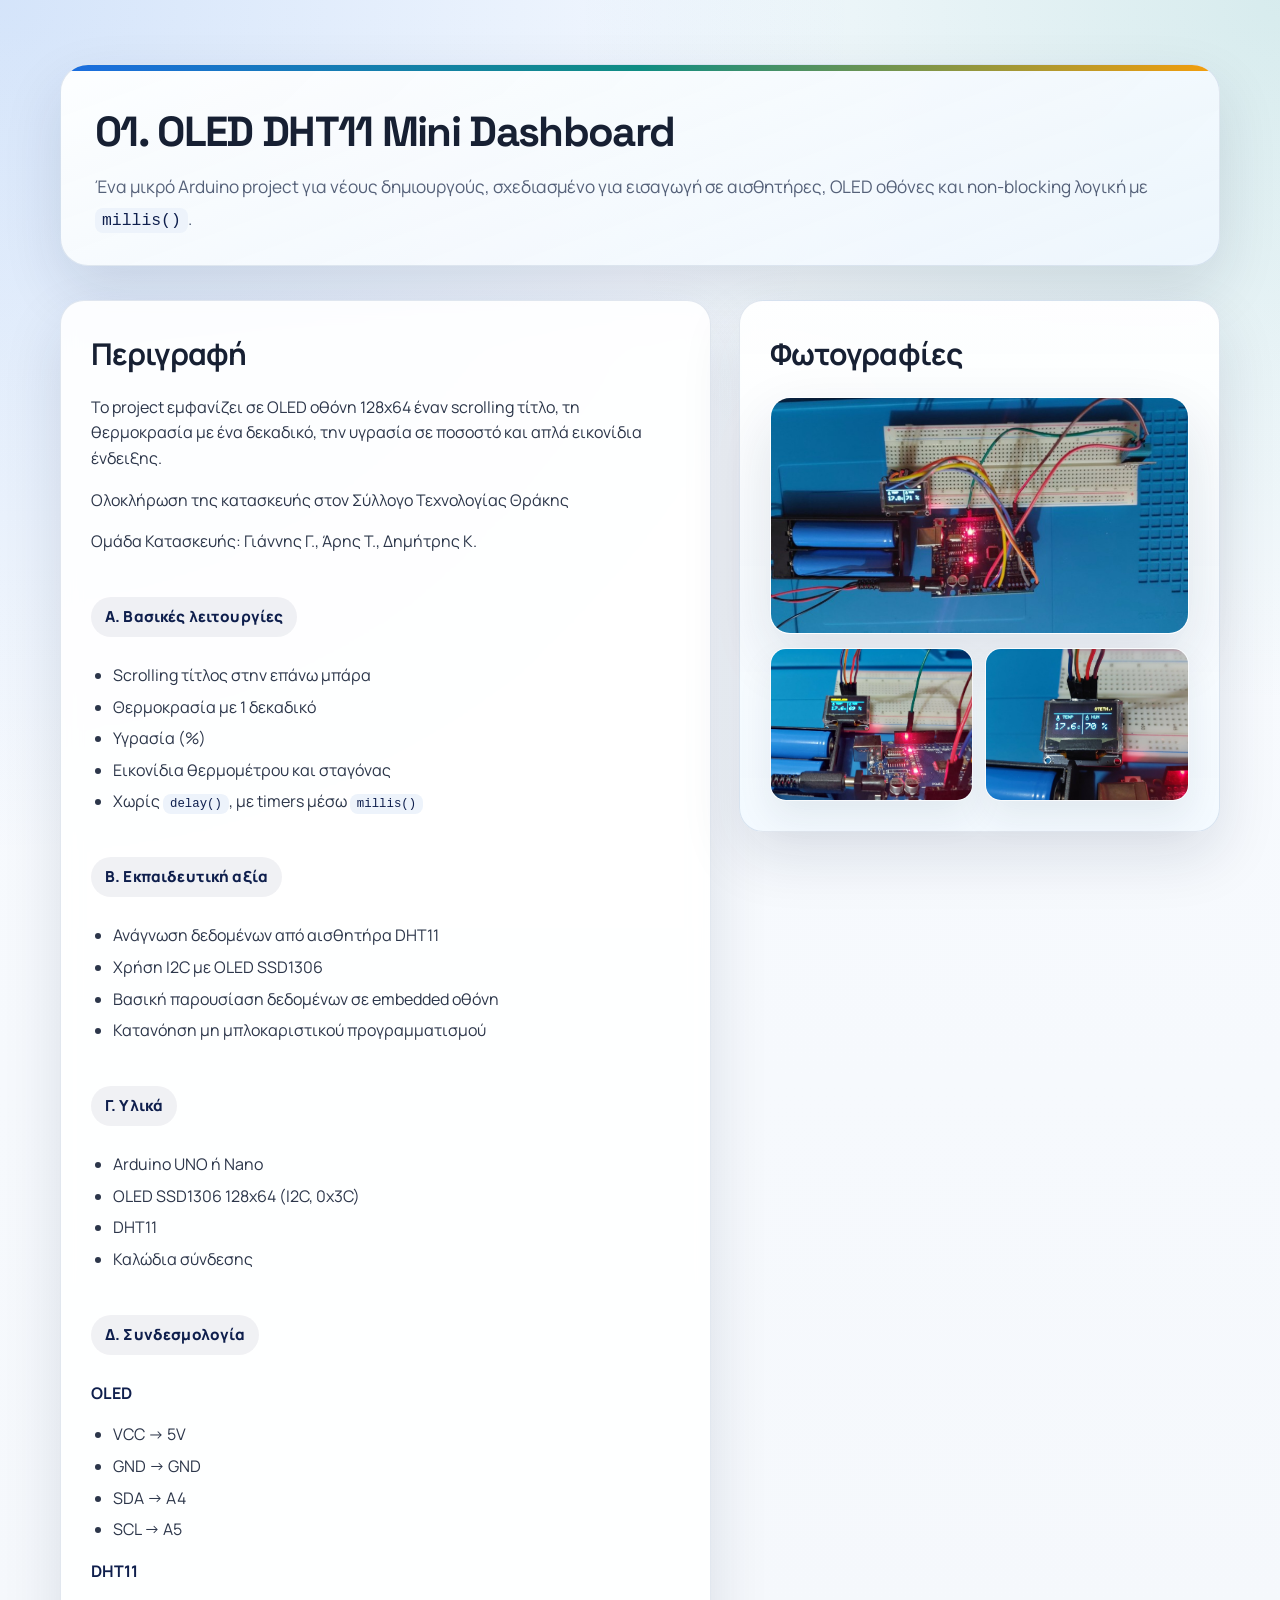
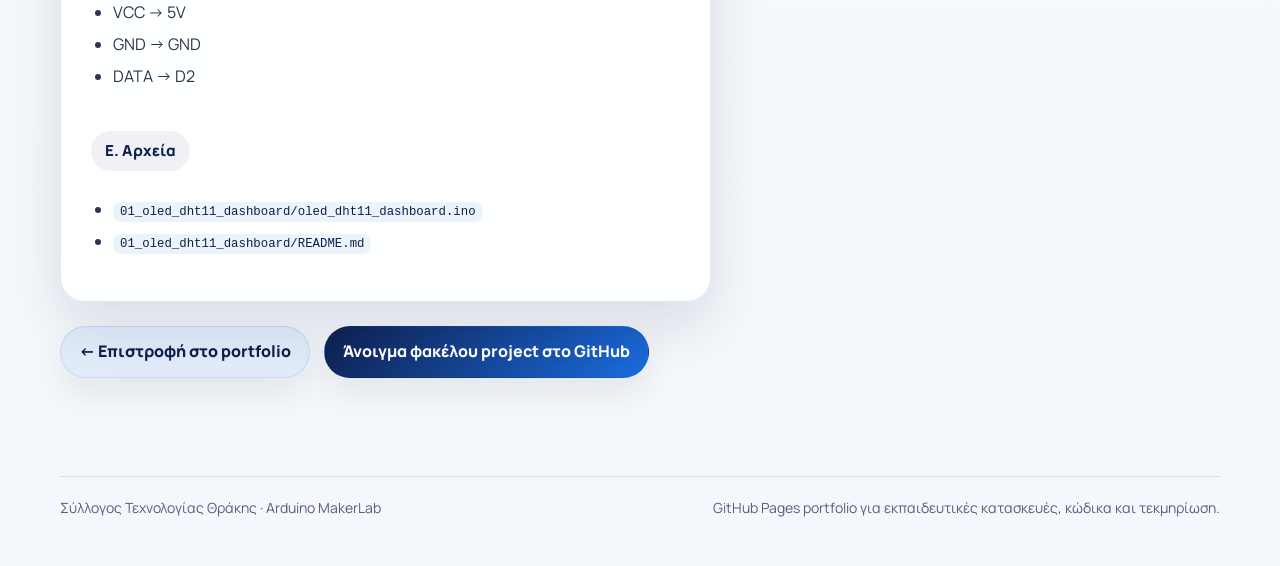
==== docs/projects/oled-dht11.html @ 2b7dea50 "Add docs portfolio and expand project media" ====
<!DOCTYPE html>
<html lang="el">
<head>
  <meta charset="UTF-8" />
  <meta name="viewport" content="width=device-width, initial-scale=1.0" />
  <title>OLED DHT11 Mini Dashboard</title>
  <meta name="description" content="Arduino project με OLED SSD1306 και DHT11 για θερμοκρασία και υγρασία." />
  <link rel="stylesheet" href="../assets/style.css" />
</head>
<body>
  <main>
    <section class="container page-header">
      <h1>01. OLED DHT11 Mini Dashboard</h1>
      <p class="lead">
        Ένα μικρό Arduino project για νέους δημιουργούς, σχεδιασμένο για εισαγωγή
        σε αισθητήρες, OLED οθόνες και non-blocking λογική με <code>millis()</code>.
      </p>
    </section>

    <section class="container two-col">
      <div class="content-box">
        <h2>Περιγραφή</h2>
        <p>
          Το project εμφανίζει σε OLED οθόνη 128x64 έναν scrolling τίτλο, τη θερμοκρασία
          με ένα δεκαδικό, την υγρασία σε ποσοστό και απλά εικονίδια ένδειξης.
        </p>
        <p>
          Ολοκλήρωση της κατασκευής στον Σύλλογο Τεχνολογίας Θράκης
        </p>
        <p>
          Ομάδα Κατασκευής: Γιάννης Γ., Άρης Τ., Δημήτρης Κ.
        </p>

        <h3>Α. Βασικές λειτουργίες</h3>
        <ul>
          <li>Scrolling τίτλος στην επάνω μπάρα</li>
          <li>Θερμοκρασία με 1 δεκαδικό</li>
          <li>Υγρασία (%)</li>
          <li>Εικονίδια θερμομέτρου και σταγόνας</li>
          <li>Χωρίς <code>delay()</code>, με timers μέσω <code>millis()</code></li>
        </ul>

        <h3>Β. Εκπαιδευτική αξία</h3>
        <ul>
          <li>Ανάγνωση δεδομένων από αισθητήρα DHT11</li>
          <li>Χρήση I2C με OLED SSD1306</li>
          <li>Βασική παρουσίαση δεδομένων σε embedded οθόνη</li>
          <li>Κατανόηση μη μπλοκαριστικού προγραμματισμού</li>
        </ul>

        <h3>Γ. Υλικά</h3>
        <ul>
          <li>Arduino UNO ή Nano</li>
          <li>OLED SSD1306 128x64 (I2C, 0x3C)</li>
          <li>DHT11</li>
          <li>Καλώδια σύνδεσης</li>
        </ul>

        <h3>Δ. Συνδεσμολογία</h3>
        <p><strong>OLED</strong></p>
        <ul>
          <li>VCC → 5V</li>
          <li>GND → GND</li>
          <li>SDA → A4</li>
          <li>SCL → A5</li>
        </ul>

        <p><strong>DHT11</strong></p>
        <ul>
          <li>VCC → 5V</li>
          <li>GND → GND</li>
          <li>DATA → D2</li>
        </ul>

        <h3>Ε. Αρχεία</h3>
        <ul>
          <li><code>01_oled_dht11_dashboard/oled_dht11_dashboard.ino</code></li>
          <li><code>01_oled_dht11_dashboard/README.md</code></li>
        </ul>
      </div>

      <div class="content-box">
        <h2>Φωτογραφίες</h2>
        <img class="preview-image" src="../assets/oled-dht11-preview.jpg" alt="OLED DHT11 Mini Dashboard" />
        <div class="photo-gallery">
          <img class="gallery-image" src="../assets/oled_dht11_dashboard_01.jpg" alt="OLED DHT11 Mini Dashboard φωτογραφία 1" />
          <img class="gallery-image" src="../assets/oled_dht11_dashboard_02.jpg" alt="OLED DHT11 Mini Dashboard φωτογραφία 2" />
        </div>
      </div>
    </section>

    <section class="container page-actions">
      <a class="page-action page-action-secondary" href="../index.html">← Επιστροφή στο portfolio</a>
      <a class="page-action page-action-primary" href="https://github.com/LabSchool-GR/arduino-mini-projects/tree/main/01_oled_dht11_dashboard">Άνοιγμα φακέλου project στο GitHub</a>
    </section>
  </main>

  <footer>
    <div class="container footer-box">
      <div>Σύλλογος Τεχνολογίας Θράκης · Arduino MakerLab</div>
      <div>GitHub Pages portfolio για εκπαιδευτικές κατασκευές, κώδικα και τεκμηρίωση.</div>
    </div>
  </footer>
</body>
</html>
---- docs/assets/style.css ----
@import url("https://fonts.googleapis.com/css2?family=Manrope:wght@400;500;700;800&family=Space+Grotesk:wght@500;700&display=swap");

:root {
  --bg: #f4f7fb;
  --surface: rgba(255, 255, 255, 0.9);
  --surface-strong: #ffffff;
  --surface-2: #eaf1f8;
  --text: #172033;
  --muted: #556179;
  --accent: #1b6de0;
  --accent-dark: #0f1f4d;
  --accent-soft: #0f8d83;
  --accent-warm: #f59e0b;
  --border: rgba(120, 146, 184, 0.22);
  --border-strong: rgba(15, 31, 77, 0.12);
  --shadow: 0 24px 60px rgba(18, 35, 68, 0.12);
  --shadow-soft: 0 16px 35px rgba(18, 35, 68, 0.08);
  --radius: 24px;
  --radius-sm: 16px;
  --max: 1160px;
}

* {
  box-sizing: border-box;
}

html {
  scroll-behavior: smooth;
}

body {
  margin: 0;
  font-family: "Manrope", "Segoe UI", sans-serif;
  background: var(--bg);
  color: var(--text);
  line-height: 1.6;
  min-height: 100vh;
  background-image:
    radial-gradient(circle at top left, rgba(27, 109, 224, 0.16), transparent 34%),
    radial-gradient(circle at top right, rgba(15, 141, 131, 0.14), transparent 28%),
    linear-gradient(180deg, #f8fbff 0%, #f4f7fb 100%);
}

a {
  color: var(--accent);
  text-decoration: none;
  transition: color 180ms ease, transform 180ms ease, opacity 180ms ease;
}

a:hover {
  color: var(--accent-dark);
}

img {
  max-width: 100%;
  display: block;
}

.container {
  width: min(100% - 32px, var(--max));
  margin: 0 auto;
}

.hero {
  position: relative;
  overflow: clip;
  background:
    radial-gradient(circle at 18% 18%, rgba(255, 255, 255, 0.18), transparent 18%),
    radial-gradient(circle at 82% 24%, rgba(111, 243, 223, 0.22), transparent 16%),
    linear-gradient(135deg, #0b1535 0%, #153b8f 56%, #0b766e 100%);
  color: #fff;
  padding: 84px 0 74px;
  box-shadow: var(--shadow);
}

.hero::before,
.hero::after {
  content: "";
  position: absolute;
  inset: auto;
  border-radius: 999px;
  pointer-events: none;
}

.hero::before {
  width: 360px;
  height: 360px;
  right: -80px;
  top: -100px;
  background: rgba(255, 255, 255, 0.08);
  filter: blur(10px);
}

.hero::after {
  width: 260px;
  height: 260px;
  left: -70px;
  bottom: -110px;
  background: rgba(245, 158, 11, 0.12);
  filter: blur(6px);
}

.hero .container {
  position: relative;
  z-index: 1;
}

.eyebrow {
  display: inline-block;
  padding: 9px 16px;
  border: 1px solid rgba(255, 255, 255, 0.18);
  border-radius: 999px;
  font-size: 13px;
  font-weight: 700;
  letter-spacing: 0.08em;
  text-transform: uppercase;
  margin-bottom: 20px;
  background: rgba(255, 255, 255, 0.08);
  box-shadow: inset 0 1px 0 rgba(255, 255, 255, 0.12);
}

.hero h1 {
  font-family: "Space Grotesk", "Manrope", sans-serif;
  font-size: clamp(32px, 5.2vw, 52px);
  line-height: 0.98;
  letter-spacing: -0.04em;
  max-width: 10ch;
  margin: 0 0 18px;
}

.hero p {
  font-size: 18px;
  max-width: 760px;
  margin: 0;
  color: rgba(255, 255, 255, 0.9);
}

.hero-actions {
  display: flex;
  flex-wrap: wrap;
  gap: 14px;
  margin-top: 32px;
}

.button {
  display: inline-block;
  padding: 13px 20px;
  border-radius: 999px;
  font-weight: 800;
  border: 1px solid transparent;
  box-shadow: var(--shadow-soft);
}

.button-primary {
  background: #fff;
  color: var(--accent-dark);
}

.button-secondary {
  background: rgba(255, 255, 255, 0.08);
  color: #fff;
  border-color: rgba(255, 255, 255, 0.3);
  box-shadow: none;
}

.button:hover,
.card-actions a:hover,
.page-header .back-link:hover {
  transform: translateY(-1px);
}

main {
  position: relative;
  padding: 46px 0 72px;
}

.section-title {
  margin: 0 0 10px;
  font-family: "Space Grotesk", "Manrope", sans-serif;
  font-size: clamp(24px, 3vw, 32px);
  letter-spacing: -0.04em;
}

.section-intro {
  margin: 0 0 34px;
  color: var(--muted);
  font-size: 1.06rem;
  line-height: 1.85;
  max-width: 860px;
  padding: 22px 24px;
  border-radius: var(--radius);
  background:
    linear-gradient(180deg, rgba(255, 255, 255, 0.76), rgba(255, 255, 255, 0.9));
  border: 1px solid var(--border);
  box-shadow: var(--shadow-soft);
}

.section-intro a {
  font-weight: 800;
}

.intro-shell {
  margin-top: -18px;
  margin-bottom: 30px;
}

.intro-panel {
  max-width: none;
  width: 100%;
  margin-bottom: 0;
  padding: 26px 28px;
  font-size: 1.08rem;
  background:
    linear-gradient(180deg, rgba(255, 255, 255, 0.92), rgba(255, 255, 255, 0.97));
}

.grid {
  display: grid;
  grid-template-columns: repeat(auto-fit, minmax(320px, 1fr));
  gap: 28px;
}

.card {
  position: relative;
  background: linear-gradient(180deg, rgba(255, 255, 255, 0.92), #ffffff);
  border: 1px solid var(--border);
  border-radius: var(--radius);
  overflow: hidden;
  box-shadow: var(--shadow);
  transition: transform 220ms ease, box-shadow 220ms ease, border-color 220ms ease;
}

.card:hover {
  transform: translateY(-6px);
  border-color: rgba(27, 109, 224, 0.24);
  box-shadow: 0 28px 70px rgba(18, 35, 68, 0.16);
}

.card-media {
  aspect-ratio: 16 / 9;
  background:
    linear-gradient(135deg, rgba(27, 109, 224, 0.14), rgba(15, 141, 131, 0.08)),
    var(--surface-2);
  overflow: hidden;
}

.card-media img {
  width: 100%;
  height: 100%;
  object-fit: cover;
  transform: scale(1.01);
}

.card-body {
  padding: 24px;
}

.tag-row {
  display: flex;
  flex-wrap: wrap;
  gap: 8px;
  margin-bottom: 14px;
}

.tag {
  font-size: 12px;
  font-weight: 800;
  letter-spacing: 0.08em;
  text-transform: uppercase;
  color: var(--accent-soft);
  background: #e6f8f4;
  padding: 7px 11px;
  border-radius: 999px;
}

.card h2,
.page-header h1 {
  margin: 0 0 10px;
  line-height: 1.2;
}

.card h2 {
  font-family: "Space Grotesk", "Manrope", sans-serif;
  font-size: clamp(21px, 2.2vw, 27px);
  letter-spacing: -0.03em;
}

.card p,
.lead,
.muted {
  color: var(--muted);
}

.card p {
  margin: 0 0 18px;
}

.card-actions {
  display: flex;
  flex-wrap: wrap;
  gap: 12px;
  padding-top: 8px;
}

.card-actions a {
  display: inline-flex;
  align-items: center;
  justify-content: center;
  min-height: 44px;
  padding: 11px 16px;
  border-radius: 999px;
  font-weight: 800;
  border: 1px solid rgba(27, 109, 224, 0.16);
  background: #eff5ff;
  color: var(--accent-dark);
}

.card-actions a:last-child {
  background: transparent;
  color: var(--accent);
}

.about,
.content-box {
  margin-top: 34px;
  background: var(--surface);
  backdrop-filter: blur(10px);
  border: 1px solid var(--border);
  border-radius: var(--radius);
  padding: 30px;
  box-shadow: var(--shadow);
}

.about {
  position: relative;
  overflow: hidden;
}

.about-layout {
  display: grid;
  grid-template-columns: minmax(180px, 240px) minmax(0, 1fr);
  gap: 28px;
  align-items: center;
}

.about-media {
  display: flex;
  align-items: center;
  justify-content: center;
}

.about-media img {
  width: min(100%, 210px);
  height: auto;
  object-fit: contain;
  filter: drop-shadow(0 18px 30px rgba(15, 31, 77, 0.12));
}

.about-copy {
  position: relative;
  z-index: 1;
}

.about-copy p:last-child {
  margin-bottom: 0;
}

.about::before {
  content: "";
  position: absolute;
  inset: 0 auto auto 0;
  width: 140px;
  height: 140px;
  background: radial-gradient(circle, rgba(245, 158, 11, 0.18), transparent 68%);
  pointer-events: none;
}

.page-header {
  position: relative;
  padding: 42px 34px 28px;
  margin-top: 18px;
  border: 1px solid var(--border);
  border-radius: calc(var(--radius) + 4px);
  background:
    linear-gradient(160deg, rgba(255, 255, 255, 0.95), rgba(240, 247, 255, 0.88)),
    linear-gradient(135deg, rgba(27, 109, 224, 0.1), rgba(15, 141, 131, 0.05));
  box-shadow: var(--shadow);
  overflow: hidden;
}

.page-header::before {
  content: "";
  position: absolute;
  inset: 0 auto auto 0;
  width: 100%;
  height: 6px;
  background: linear-gradient(90deg, var(--accent), var(--accent-soft), var(--accent-warm));
}

.page-header .back-link {
  display: inline-flex;
  align-items: center;
  gap: 8px;
  margin-bottom: 18px;
  font-weight: 800;
  padding: 8px 14px;
  border-radius: 999px;
  background: rgba(27, 109, 224, 0.08);
  color: var(--accent-dark);
}

.page-header h1 {
  font-family: "Space Grotesk", "Manrope", sans-serif;
  font-size: clamp(26px, 4vw, 42px);
  letter-spacing: -0.04em;
  margin-bottom: 14px;
}

.lead {
  font-size: 1.08rem;
  line-height: 1.85;
  margin: 0;
}

.feature-list,
.content-box ul {
  padding-left: 22px;
}

.content-box h2 {
  margin-top: 0;
  margin-bottom: 14px;
  font-family: "Space Grotesk", "Manrope", sans-serif;
  font-size: clamp(22px, 2.8vw, 30px);
  letter-spacing: -0.03em;
}

.content-box h3 {
  display: inline-flex;
  align-items: center;
  margin-top: 26px;
  margin-bottom: 10px;
  padding: 8px 14px;
  border-radius: 999px;
  background: rgba(15, 31, 77, 0.06);
  color: var(--accent-dark);
  font-size: 0.95rem;
  font-weight: 800;
  letter-spacing: 0.01em;
}

.content-box p,
.content-box li {
  color: #2c364a;
}

.content-box li + li {
  margin-top: 6px;
}

.content-box p strong {
  color: var(--accent-dark);
}

.content-box a:not(.back-link) {
  font-weight: 800;
}

.preview-image {
  width: 100%;
  border-radius: 20px;
  box-shadow: var(--shadow);
  border: 1px solid rgba(255, 255, 255, 0.7);
}

.photo-gallery {
  display: grid;
  grid-template-columns: repeat(auto-fit, minmax(140px, 1fr));
  gap: 12px;
  margin-top: 14px;
}

.gallery-image {
  width: 100%;
  aspect-ratio: 4 / 3;
  object-fit: cover;
  border-radius: 16px;
  box-shadow: var(--shadow-soft);
  border: 1px solid rgba(255, 255, 255, 0.72);
  background: var(--surface-2);
}

.two-col {
  display: grid;
  grid-template-columns: minmax(0, 1.15fr) minmax(300px, 0.85fr);
  gap: 28px;
  align-items: start;
}

.two-col > .content-box:last-child {
  position: sticky;
  top: 24px;
  background:
    linear-gradient(180deg, rgba(255, 255, 255, 0.94), rgba(242, 249, 255, 0.92));
}

.two-col > .content-box:last-child h2 {
  margin-bottom: 18px;
}

.page-actions {
  display: flex;
  flex-wrap: wrap;
  gap: 14px;
  margin-top: 24px;
}

.page-action {
  display: inline-flex;
  align-items: center;
  justify-content: center;
  min-height: 50px;
  padding: 12px 18px;
  border-radius: 999px;
  font-weight: 800;
  border: 1px solid transparent;
  box-shadow: var(--shadow-soft);
}

.page-action-primary {
  background: linear-gradient(135deg, var(--accent-dark), var(--accent));
  color: #ffffff;
}

.page-action-primary:hover {
  color: #ffffff;
}

.page-action-secondary {
  background: rgba(27, 109, 224, 0.08);
  color: var(--accent-dark);
  border-color: rgba(27, 109, 224, 0.14);
}

code {
  background: #edf3fb;
  color: var(--accent-dark);
  padding: 3px 7px;
  border-radius: 8px;
  font-size: 0.95em;
}

footer {
  padding: 26px 0 48px;
  color: var(--muted);
  font-size: 14px;
}

.footer-box {
  display: flex;
  flex-wrap: wrap;
  justify-content: space-between;
  gap: 10px 18px;
  border-top: 1px solid var(--border-strong);
  padding-top: 20px;
}

@media (max-width: 820px) {
  .two-col {
    grid-template-columns: 1fr;
  }

  .two-col > .content-box:last-child {
    position: static;
  }

  .about-layout {
    grid-template-columns: 1fr;
    align-items: start;
  }

  .about-media {
    justify-content: flex-start;
  }
}

@media (max-width: 640px) {
  .hero {
    padding: 64px 0 52px;
  }

  .hero h1 {
    max-width: 100%;
  }

  .page-header {
    padding: 34px 22px 24px;
  }

  .card-body,
  .about,
  .content-box {
    padding: 20px;
  }

  .section-intro {
    padding: 18px;
  }

  .intro-shell {
    margin-top: -10px;
  }

  .card-actions,
  .footer-box {
    flex-direction: column;
    align-items: flex-start;
  }

  .page-actions {
    flex-direction: column;
  }
}
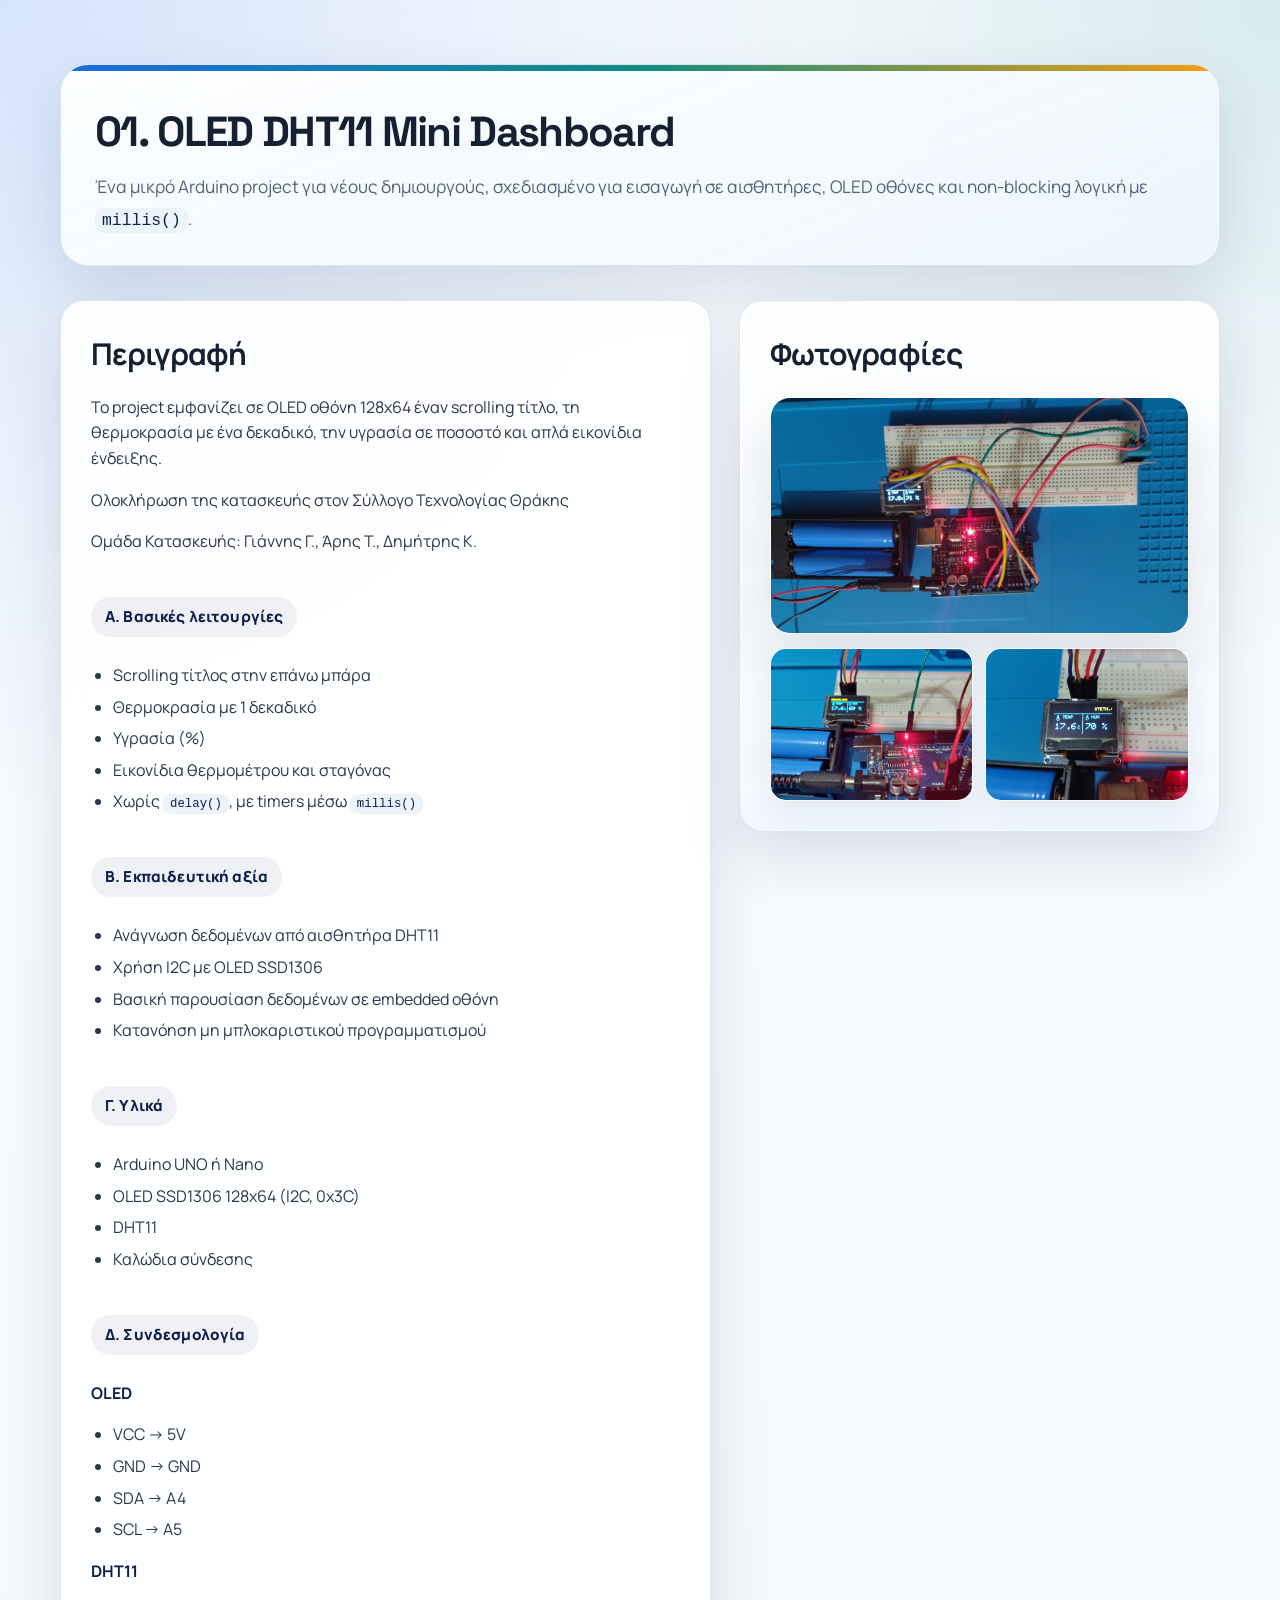
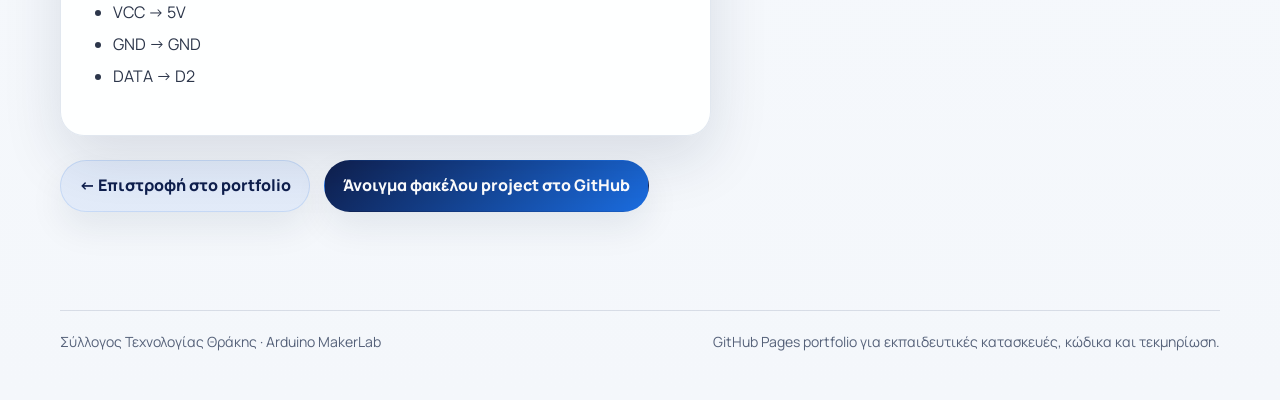
==== commit 32c20d5f: "Add social sharing metadata for docs pages" ====
--- a/docs/projects/oled-dht11.html
+++ b/docs/projects/oled-dht11.html
@@ -5,9 +5,22 @@
   <meta name="viewport" content="width=device-width, initial-scale=1.0" />
   <title>OLED DHT11 Mini Dashboard</title>
   <meta name="description" content="Arduino project με OLED SSD1306 και DHT11 για θερμοκρασία και υγρασία." />
+  <link rel="canonical" href="https://labschool-gr.github.io/arduino-mini-projects/projects/oled-dht11.html" />
+  <meta property="og:locale" content="el_GR" />
+  <meta property="og:type" content="article" />
+  <meta property="og:site_name" content="Arduino Mini Projects" />
+  <meta property="og:title" content="OLED DHT11 Mini Dashboard" />
+  <meta property="og:description" content="Arduino project με OLED SSD1306 και DHT11 για θερμοκρασία και υγρασία." />
+  <meta property="og:url" content="https://labschool-gr.github.io/arduino-mini-projects/projects/oled-dht11.html" />
+  <meta property="og:image" content="https://labschool-gr.github.io/arduino-mini-projects/assets/oled-dht11-preview.jpg" />
+  <meta property="og:image:alt" content="Preview εικόνα του OLED DHT11 Mini Dashboard" />
+  <meta name="twitter:card" content="summary_large_image" />
+  <meta name="twitter:title" content="OLED DHT11 Mini Dashboard" />
+  <meta name="twitter:description" content="Arduino project με OLED SSD1306 και DHT11 για θερμοκρασία και υγρασία." />
+  <meta name="twitter:image" content="https://labschool-gr.github.io/arduino-mini-projects/assets/oled-dht11-preview.jpg" />
   <link rel="stylesheet" href="../assets/style.css" />
 </head>
-<body>
+<body class="page-oled">
   <main>
     <section class="container page-header">
       <h1>01. OLED DHT11 Mini Dashboard</h1>
@@ -71,12 +84,6 @@
           <li>GND → GND</li>
           <li>DATA → D2</li>
         </ul>
-
-        <h3>Ε. Αρχεία</h3>
-        <ul>
-          <li><code>01_oled_dht11_dashboard/oled_dht11_dashboard.ino</code></li>
-          <li><code>01_oled_dht11_dashboard/README.md</code></li>
-        </ul>
       </div>
 
       <div class="content-box">
